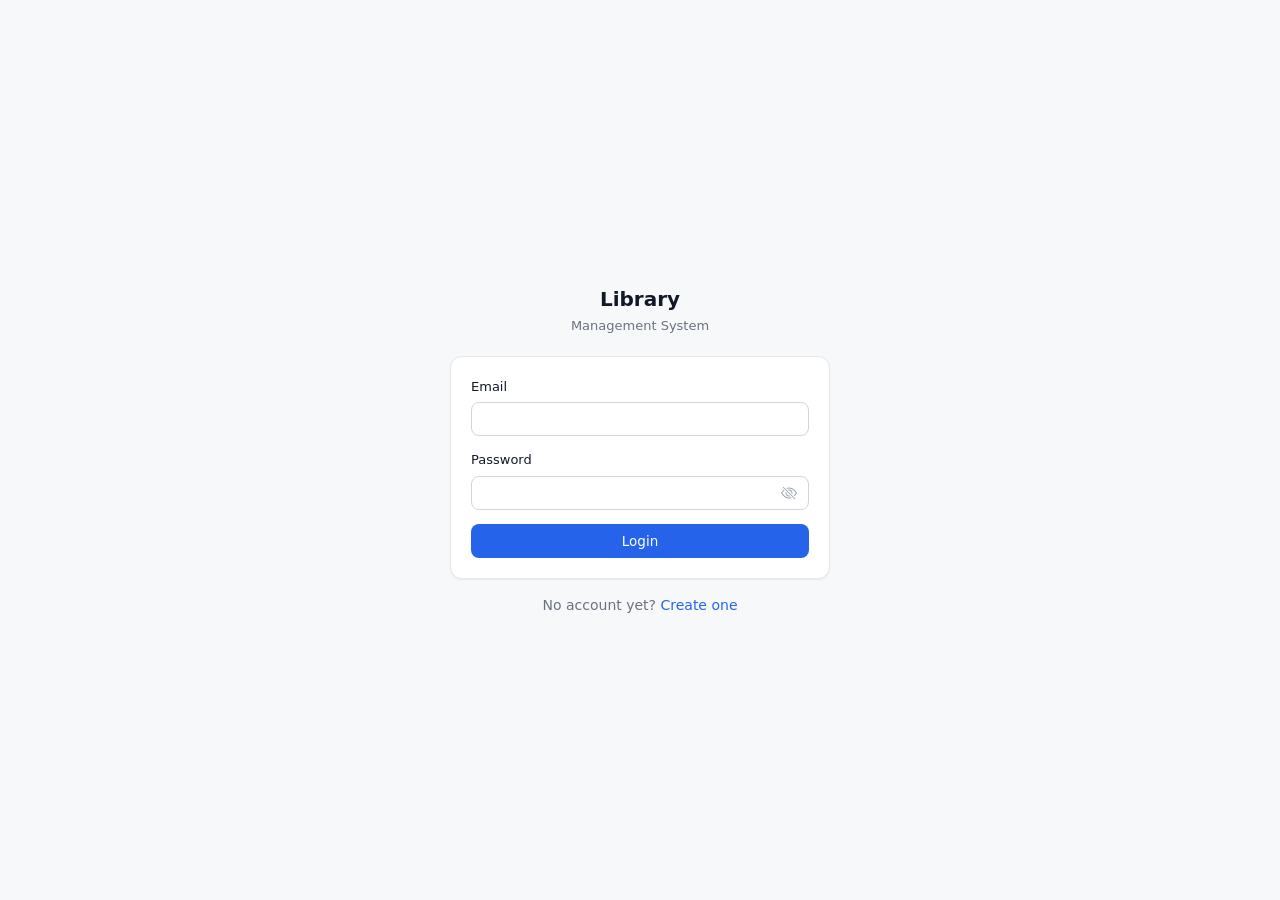
==== frontend/index.html @ 5476039d "feat: added initial frontend draft" ====
<!DOCTYPE html>
<html lang="en">
<head>
  <meta charset="UTF-8">
  <meta name="viewport" content="width=device-width, initial-scale=1.0">
  <title>Login — Library</title>
  <link rel="stylesheet" href="assets/css/base.css">
  <link rel="stylesheet" href="assets/css/layout.css">
  <link rel="stylesheet" href="assets/css/components.css">
  <link rel="stylesheet" href="assets/css/pages.css">
  <link rel="icon" href="data:,">
  <script src="assets/js/config.js"></script>
  <script src="assets/js/core/session.js"></script>
  <script src="assets/js/core/guard.js" data-auth="guest"></script>
</head>
<body data-layout="auth">
  <div class="auth-wrap">
    <div class="auth-card">
      <div class="auth-card__brand">
        <div class="auth-card__brand-name">Library</div>
        <div class="auth-card__brand-sub">Management System</div>
      </div>
      <div class="card">
        <div class="card__body">
          <div id="alert" class="alert" hidden></div>
          <form id="login-form" novalidate>
            <div class="field">
              <label class="field__label" for="email">Email</label>
              <input class="input" type="email" id="email" autocomplete="email" required>
            </div>
            <div class="field">
              <label class="field__label" for="password">Password</label>
              <div class="input-group">
                <input class="input" type="password" id="password" autocomplete="current-password" required>
                <button type="button" class="input-action" id="toggle-password" aria-label="Show password" aria-pressed="false">
                  <svg xmlns="http://www.w3.org/2000/svg" width="16" height="16" fill="currentColor" viewBox="0 0 16 16" aria-hidden="true" hidden>
                    <path d="M16 8s-3-5.5-8-5.5S0 8 0 8s3 5.5 8 5.5S16 8 16 8M1.173 8a13 13 0 0 1 1.66-2.043C4.12 4.668 5.88 3.5 8 3.5s3.879 1.168 5.168 2.457A13 13 0 0 1 14.828 8q-.086.13-.195.288c-.335.48-.83 1.12-1.465 1.755C11.879 11.332 10.119 12.5 8 12.5s-3.879-1.168-5.168-2.457A13 13 0 0 1 1.172 8z"/>
                    <path d="M8 5.5a2.5 2.5 0 1 0 0 5 2.5 2.5 0 0 0 0-5M4.5 8a3.5 3.5 0 1 1 7 0 3.5 3.5 0 0 1-7 0"/>
                  </svg>
                  <svg xmlns="http://www.w3.org/2000/svg" width="16" height="16" fill="currentColor" viewBox="0 0 16 16" aria-hidden="true">
                    <path d="M13.359 11.238C15.06 9.72 16 8 16 8s-3-5.5-8-5.5a7 7 0 0 0-2.79.588l.77.771A6 6 0 0 1 8 3.5c2.12 0 3.879 1.168 5.168 2.457A13 13 0 0 1 14.828 8q-.086.13-.195.288c-.335.48-.83 1.12-1.465 1.755q-.247.248-.517.486z"/>
                    <path d="M11.297 9.176a3.5 3.5 0 0 0-4.474-4.474l.823.823a2.5 2.5 0 0 1 2.829 2.829zm-2.943 1.299.822.822a3.5 3.5 0 0 1-4.474-4.474l.823.823a2.5 2.5 0 0 0 2.829 2.829"/>
                    <path d="M3.35 5.47q-.27.24-.518.487A13 13 0 0 0 1.172 8l.195.288c.335.48.83 1.12 1.465 1.755C4.121 11.332 5.881 12.5 8 12.5c.716 0 1.39-.133 2.02-.36l.77.772A7 7 0 0 1 8 13.5C3 13.5 0 8 0 8s.939-1.721 2.641-3.238l.708.709zm10.296 8.884-12-12 .708-.708 12 12z"/>
                  </svg>
                </button>
              </div>
            </div>
            <button class="btn btn--primary btn--block" type="submit" id="submit-btn">Login</button>
          </form>
        </div>
      </div>
      <p class="auth-alt">No account yet? <a href="signup.html">Create one</a></p>
    </div>
  </div>
  <script type="module" src="assets/js/pages/login.js"></script>
</body>
</html>
---- frontend/assets/css/base.css ----
:root {
  --bg: #f7f8fa;
  --surface: #ffffff;
  --border: #e5e7eb;
  --border-strong: #d1d5db;
  --text: #111827;
  --text-muted: #6b7280;
  --text-faint: #9ca3af;
  --accent: #2563eb;
  --accent-hover: #1d4ed8;
  --accent-soft: #eff6ff;
  --danger: #dc2626;
  --danger-soft: #fef2f2;
  --success: #16a34a;
  --success-soft: #f0fdf4;
  --warning: #b45309;
  --warning-soft: #fffbeb;
  --radius: 8px;
  --radius-lg: 12px;
  --shadow: 0 1px 2px rgba(17, 24, 39, 0.06);
  --font: system-ui, -apple-system, "Segoe UI", Roboto, "Helvetica Neue", Arial, sans-serif;
  --mono: ui-monospace, SFMono-Regular, Menlo, Consolas, monospace;
}

* {
  box-sizing: border-box;
}

html,
body {
  margin: 0;
  padding: 0;
}

body {
  font-family: var(--font);
  font-size: 14px;
  line-height: 1.5;
  color: var(--text);
  background: var(--bg);
  -webkit-font-smoothing: antialiased;
}

h1,
h2,
h3 {
  margin: 0;
  font-weight: 600;
  line-height: 1.25;
}

h1 {
  font-size: 22px;
}

h2 {
  font-size: 17px;
}

h3 {
  font-size: 15px;
}

p {
  margin: 0;
}

a {
  color: var(--accent);
  text-decoration: none;
}

a:hover {
  text-decoration: underline;
}

:focus-visible {
  outline: 2px solid var(--accent);
  outline-offset: 2px;
}

.muted {
  color: var(--text-muted);
}

.faint {
  color: var(--text-faint);
}

.mono {
  font-family: var(--mono);
  font-size: 12.5px;
}
---- frontend/assets/css/layout.css ----
.shell {
  display: flex;
  min-height: 100vh;
}

.sidebar {
  width: 220px;
  flex-shrink: 0;
  background: var(--surface);
  border-right: 1px solid var(--border);
  display: flex;
  flex-direction: column;
  position: sticky;
  top: 0;
  height: 100vh;
}

.sidebar__brand {
  display: flex;
  align-items: center;
  gap: 10px;
  padding: 18px 20px;
  border-bottom: 1px solid var(--border);
}

.sidebar__brand-name {
  font-size: 15px;
  font-weight: 700;
  letter-spacing: -0.01em;
}

.sidebar__brand-sub {
  font-size: 11px;
  color: var(--text-muted);
}

.sidebar__nav {
  flex: 1;
  padding: 12px 10px;
  overflow-y: auto;
}

.sidebar__section {
  font-size: 10.5px;
  font-weight: 600;
  text-transform: uppercase;
  letter-spacing: 0.06em;
  color: var(--text-faint);
  padding: 12px 10px 6px;
}

.sidebar__link {
  display: flex;
  align-items: center;
  gap: 10px;
  padding: 8px 10px;
  margin: 1px 0;
  border-radius: var(--radius);
  color: var(--text-muted);
  font-weight: 500;
}

.sidebar__link:hover {
  background: var(--bg);
  color: var(--text);
  text-decoration: none;
}

.sidebar__link.active {
  background: var(--accent-soft);
  color: var(--accent);
}

.sidebar__footer {
  padding: 12px 10px;
  border-top: 1px solid var(--border);
}

.main {
  flex: 1;
  min-width: 0;
  display: flex;
  flex-direction: column;
}

.topbar {
  height: 56px;
  flex-shrink: 0;
  background: var(--surface);
  border-bottom: 1px solid var(--border);
  display: flex;
  align-items: center;
  justify-content: space-between;
  padding: 0 24px;
  position: sticky;
  top: 0;
  z-index: 10;
}

.topbar__title {
  font-size: 15px;
  font-weight: 600;
}

.topbar__user {
  display: flex;
  align-items: center;
  gap: 10px;
}

.topbar__email {
  color: var(--text-muted);
}

.content {
  padding: 24px;
  max-width: 1100px;
  width: 100%;
}

.auth-wrap {
  min-height: 100vh;
  display: flex;
  align-items: center;
  justify-content: center;
  padding: 24px;
}

.auth-card {
  width: 100%;
  max-width: 380px;
}

.auth-card__brand {
  text-align: center;
  margin-bottom: 20px;
}

.auth-card__brand-name {
  font-size: 20px;
  font-weight: 700;
}

.auth-card__brand-sub {
  color: var(--text-muted);
  font-size: 13px;
  margin-top: 2px;
}

.auth-alt {
  text-align: center;
  margin-top: 16px;
  color: var(--text-muted);
}

@media (max-width: 760px) {
  .shell {
    flex-direction: column;
  }

  .sidebar {
    width: 100%;
    height: auto;
    position: static;
    flex-direction: row;
    align-items: center;
    border-right: 0;
    border-bottom: 1px solid var(--border);
  }

  .sidebar__brand {
    border-bottom: 0;
    padding: 12px 16px;
  }

  .sidebar__nav {
    display: flex;
    padding: 6px;
    overflow-x: auto;
  }

  .sidebar__section {
    display: none;
  }

  .sidebar__link {
    white-space: nowrap;
  }

  .sidebar__footer {
    border-top: 0;
    padding: 6px;
  }
}
---- frontend/assets/css/components.css ----
.card {
  background: var(--surface);
  border: 1px solid var(--border);
  border-radius: var(--radius-lg);
  box-shadow: var(--shadow);
}

.card__body {
  padding: 20px;
}

.card__header {
  padding: 16px 20px;
  border-bottom: 1px solid var(--border);
  display: flex;
  align-items: center;
  justify-content: space-between;
  gap: 12px;
}

.card__header + .card__body {
  padding-top: 16px;
}

.btn {
  display: inline-flex;
  align-items: center;
  justify-content: center;
  gap: 6px;
  padding: 8px 14px;
  border-radius: var(--radius);
  border: 1px solid transparent;
  font-family: inherit;
  font-size: 13.5px;
  font-weight: 500;
  cursor: pointer;
  white-space: nowrap;
}

.btn:disabled {
  opacity: 0.55;
  cursor: not-allowed;
}

.btn--primary {
  background: var(--accent);
  color: #ffffff;
}

.btn--primary:hover:not(:disabled) {
  background: var(--accent-hover);
}

.btn--secondary {
  background: var(--surface);
  border-color: var(--border-strong);
  color: var(--text);
}

.btn--secondary:hover:not(:disabled) {
  background: var(--bg);
}

.btn--danger {
  background: var(--danger);
  color: #ffffff;
}

.btn--danger:hover:not(:disabled) {
  background: #b91c1c;
}

.btn--block {
  width: 100%;
}

.field {
  display: flex;
  flex-direction: column;
  gap: 6px;
  margin-bottom: 14px;
}

.field__label {
  font-size: 13px;
  font-weight: 500;
}

.field__hint {
  font-size: 12px;
  color: var(--text-faint);
}

.input-group {
  position: relative;
}

.input-group .input {
  padding-right: 38px;
}

.input-action {
  position: absolute;
  top: 50%;
  right: 6px;
  transform: translateY(-50%);
  display: inline-flex;
  align-items: center;
  justify-content: center;
  width: 28px;
  height: 28px;
  padding: 0;
  border: 0;
  border-radius: var(--radius);
  background: transparent;
  color: var(--text-faint);
  cursor: pointer;
}

.input-action:hover {
  color: var(--text-muted);
}

.input-action:focus-visible {
  outline: 2px solid var(--accent);
  outline-offset: 0;
}

.input-action svg {
  display: block;
}

.input-action svg[hidden] {
  display: none;
}

.input,
.select,
.textarea {
  width: 100%;
  padding: 8px 10px;
  border: 1px solid var(--border-strong);
  border-radius: var(--radius);
  background: var(--surface);
  color: var(--text);
  font-family: inherit;
  font-size: 13.5px;
}

.input::placeholder {
  color: var(--text-faint);
}

.input:focus,
.select:focus,
.textarea:focus {
  outline: none;
  border-color: var(--accent);
  box-shadow: 0 0 0 3px rgba(37, 99, 235, 0.12);
}

.alert {
  display: flex;
  gap: 8px;
  padding: 10px 12px;
  border-radius: var(--radius);
  font-size: 13px;
  border: 1px solid transparent;
  margin-bottom: 14px;
}

.alert--error {
  background: var(--danger-soft);
  border-color: #fecaca;
  color: var(--danger);
}

.alert--success {
  background: var(--success-soft);
  border-color: #bbf7d0;
  color: var(--success);
}

.alert--info {
  background: var(--accent-soft);
  border-color: #bfdbfe;
  color: var(--accent);
}

.alert--warning {
  background: var(--warning-soft);
  border-color: #fde68a;
  color: var(--warning);
}

.alert[hidden] {
  display: none;
}

.badge {
  display: inline-flex;
  align-items: center;
  padding: 2px 8px;
  border-radius: 999px;
  font-size: 11.5px;
  font-weight: 600;
  border: 1px solid transparent;
}

.badge--gray {
  background: var(--bg);
  border-color: var(--border);
  color: var(--text-muted);
}

.badge--blue {
  background: var(--accent-soft);
  border-color: #bfdbfe;
  color: var(--accent);
}

.badge--green {
  background: var(--success-soft);
  border-color: #bbf7d0;
  color: var(--success);
}

.badge--red {
  background: var(--danger-soft);
  border-color: #fecaca;
  color: var(--danger);
}

.badge--amber {
  background: var(--warning-soft);
  border-color: #fde68a;
  color: var(--warning);
}

.table {
  width: 100%;
  border-collapse: collapse;
  font-size: 13.5px;
}

.table th {
  text-align: left;
  font-weight: 600;
  color: var(--text-muted);
  font-size: 12px;
  text-transform: uppercase;
  letter-spacing: 0.04em;
  padding: 10px 12px;
  border-bottom: 1px solid var(--border);
  white-space: nowrap;
}

.table td {
  padding: 10px 12px;
  border-bottom: 1px solid var(--border);
  vertical-align: middle;
}

.table tbody tr:last-child td {
  border-bottom: 0;
}

.table tbody tr:hover {
  background: var(--bg);
}

.empty-state {
  text-align: center;
  padding: 48px 20px;
}

.empty-state__title {
  font-weight: 600;
  margin-bottom: 4px;
}

.empty-state__text {
  color: var(--text-muted);
  font-size: 13.5px;
}

.banner {
  display: flex;
  gap: 8px;
  align-items: flex-start;
  padding: 10px 14px;
  border: 1px solid #bfdbfe;
  background: var(--accent-soft);
  border-radius: var(--radius);
  color: var(--accent);
  font-size: 13px;
  margin-bottom: 20px;
}

.page-head {
  display: flex;
  align-items: center;
  justify-content: space-between;
  gap: 12px;
  margin-bottom: 20px;
}

.page-head__sub {
  color: var(--text-muted);
  font-size: 13px;
  margin-top: 2px;
}
---- frontend/assets/css/pages.css ----
.stub-grid {
  display: grid;
  grid-template-columns: repeat(auto-fill, minmax(220px, 1fr));
  gap: 16px;
}

.stub-tile {
  padding: 18px;
}

.stub-tile__title {
  font-weight: 600;
  margin-bottom: 4px;
}

.stub-tile__text {
  color: var(--text-muted);
  font-size: 13px;
}
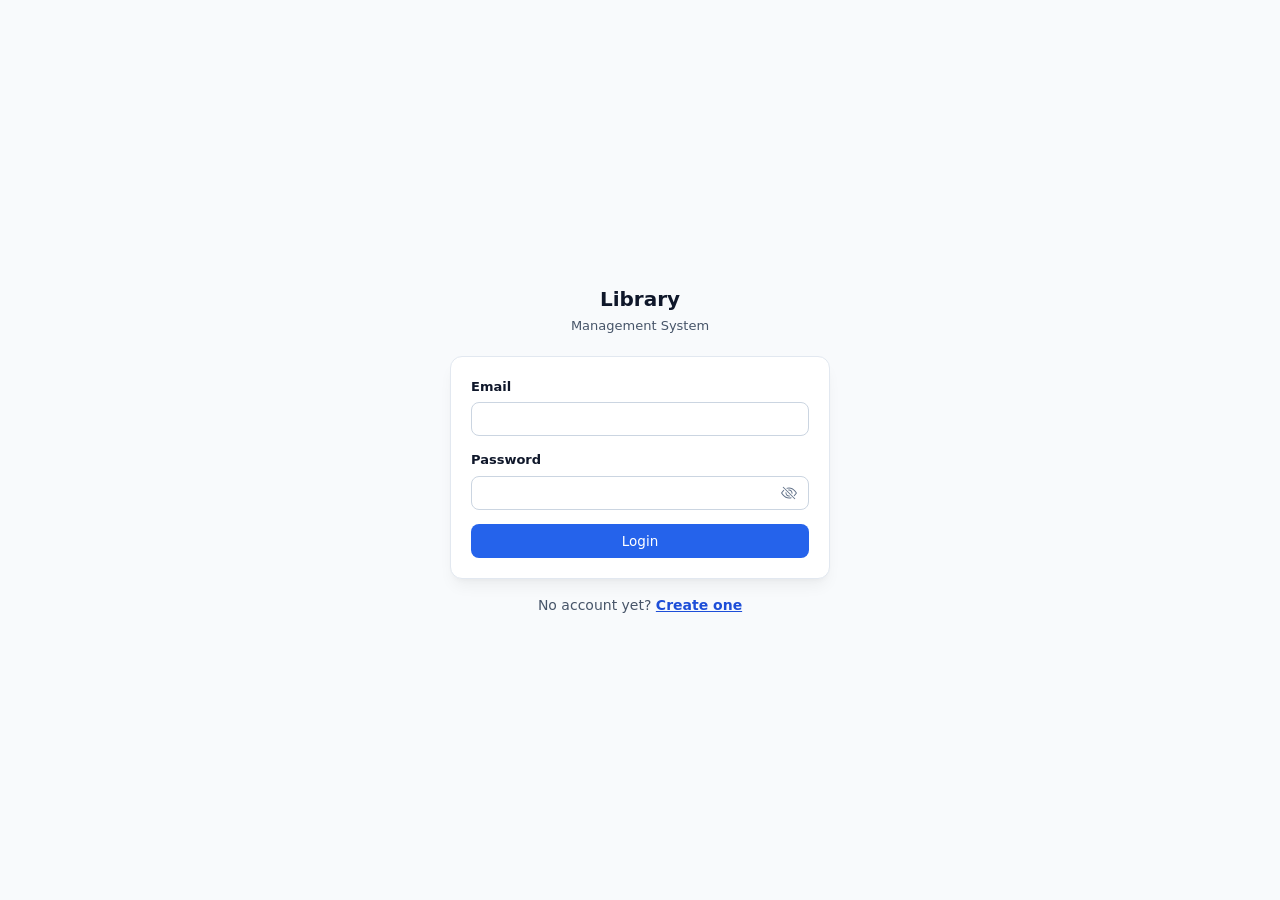
==== commit 661a34f5: "feat: added book catalog ui" ====
--- a/frontend/index.html
+++ b/frontend/index.html
@@ -3,7 +3,7 @@
 <head>
   <meta charset="UTF-8">
   <meta name="viewport" content="width=device-width, initial-scale=1.0">
-  <title>Login — Library</title>
+  <title>Login – Library</title>
   <link rel="stylesheet" href="assets/css/base.css">
   <link rel="stylesheet" href="assets/css/layout.css">
   <link rel="stylesheet" href="assets/css/components.css">
--- a/frontend/assets/css/base.css
+++ b/frontend/assets/css/base.css
@@ -1,11 +1,11 @@
 :root {
-  --bg: #f7f8fa;
+  --bg: #f8fafc;
   --surface: #ffffff;
-  --border: #e5e7eb;
-  --border-strong: #d1d5db;
-  --text: #111827;
-  --text-muted: #6b7280;
-  --text-faint: #9ca3af;
+  --border: #e2e8f0;
+  --border-strong: #cbd5e1;
+  --text: #0f172a;
+  --text-muted: #475569;
+  --text-faint: #64748b;
   --accent: #2563eb;
   --accent-hover: #1d4ed8;
   --accent-soft: #eff6ff;
@@ -17,7 +17,8 @@
   --warning-soft: #fffbeb;
   --radius: 8px;
   --radius-lg: 12px;
-  --shadow: 0 1px 2px rgba(17, 24, 39, 0.06);
+  --shadow: 0 1px 2px rgba(15, 23, 42, 0.06);
+  --shadow-lg: 0 10px 15px -3px rgba(0, 0, 0, 0.05), 0 4px 6px -4px rgba(0, 0, 0, 0.05);
   --font: system-ui, -apple-system, "Segoe UI", Roboto, "Helvetica Neue", Arial, sans-serif;
   --mono: ui-monospace, SFMono-Regular, Menlo, Consolas, monospace;
 }
@@ -66,7 +67,7 @@
 }
 
 a {
-  color: var(--accent);
+  color: var(--accent-hover);
   text-decoration: none;
 }
 
--- a/frontend/assets/css/layout.css
+++ b/frontend/assets/css/layout.css
@@ -76,6 +76,19 @@
   border-top: 1px solid var(--border);
 }
 
+.logout-btn {
+  color: #334155;
+  background-color: var(--surface);
+  border-color: var(--border);
+  transition: all 0.2s ease-in-out;
+}
+
+.logout-btn:hover:not(:disabled) {
+  color: #991b1b;
+  background-color: var(--danger-soft);
+  border-color: #fca5a5;
+}
+
 .main {
   flex: 1;
   min-width: 0;
@@ -86,11 +99,12 @@
 .topbar {
   height: 56px;
   flex-shrink: 0;
+  min-width: 0;
   background: var(--surface);
   border-bottom: 1px solid var(--border);
   display: flex;
   align-items: center;
-  justify-content: space-between;
+  gap: 12px;
   padding: 0 24px;
   position: sticky;
   top: 0;
@@ -100,12 +114,18 @@
 .topbar__title {
   font-size: 15px;
   font-weight: 600;
+  flex: 1;
+  min-width: 0;
+  white-space: nowrap;
+  overflow: hidden;
+  text-overflow: ellipsis;
 }
 
 .topbar__user {
   display: flex;
   align-items: center;
   gap: 10px;
+  flex-shrink: 0;
 }
 
 .topbar__email {
@@ -118,6 +138,45 @@
   width: 100%;
 }
 
+.table-wrap {
+  overflow-x: auto;
+}
+
+.no-scroll {
+  overflow: hidden;
+}
+
+.nav-toggle {
+  display: none;
+  align-items: center;
+  justify-content: center;
+  width: 34px;
+  height: 34px;
+  padding: 0;
+  border: 1px solid var(--border-strong);
+  border-radius: var(--radius);
+  background: var(--surface);
+  color: var(--text-muted);
+  cursor: pointer;
+  flex-shrink: 0;
+}
+
+.nav-toggle:hover {
+  color: var(--text);
+}
+
+.nav-toggle svg {
+  display: block;
+}
+
+.nav-toggle svg[hidden] {
+  display: none;
+}
+
+.scrim {
+  display: none;
+}
+
 .auth-wrap {
   min-height: 100vh;
   display: flex;
@@ -154,41 +213,71 @@
 }
 
 @media (max-width: 760px) {
-  .shell {
-    flex-direction: column;
+  .topbar {
+    padding: 0 16px;
+  }
+
+  .topbar__email {
+    min-width: 0;
+    overflow: hidden;
+    text-overflow: ellipsis;
+    white-space: nowrap;
+    max-width: 45vw;
+  }
+
+  @media (max-width: 480px) {
+    .topbar__email {
+      display: none;
+    }
+  }
+
+  .content {
+    padding: 16px;
+  }
+
+  .nav-toggle {
+    display: inline-flex;
   }
 
   .sidebar {
-    width: 100%;
-    height: auto;
-    position: static;
-    flex-direction: row;
-    align-items: center;
-    border-right: 0;
-    border-bottom: 1px solid var(--border);
-  }
-
-  .sidebar__brand {
-    border-bottom: 0;
-    padding: 12px 16px;
-  }
-
-  .sidebar__nav {
-    display: flex;
-    padding: 6px;
-    overflow-x: auto;
-  }
-
-  .sidebar__section {
-    display: none;
-  }
-
-  .sidebar__link {
-    white-space: nowrap;
-  }
-
-  .sidebar__footer {
-    border-top: 0;
-    padding: 6px;
-  }
-}
+    position: fixed;
+    inset: 0 auto 0 0;
+    width: 240px;
+    height: 100vh;
+    z-index: 40;
+    visibility: hidden;
+    transform: translateX(-100%);
+    transition: transform 0.2s ease, visibility 0s linear 0.2s;
+  }
+
+  .sidebar.open {
+    visibility: visible;
+    transform: translateX(0);
+    transition: transform 0.2s ease, visibility 0s;
+  }
+
+  .scrim {
+    display: block;
+    position: fixed;
+    inset: 0;
+    z-index: 30;
+    background: rgba(15, 23, 42, 0.4);
+    visibility: hidden;
+    opacity: 0;
+    transition: opacity 0.2s ease, visibility 0s linear 0.2s;
+  }
+
+  .scrim.visible {
+    visibility: visible;
+    opacity: 1;
+    transition: opacity 0.2s ease, visibility 0s;
+  }
+}
+
+@media (prefers-reduced-motion: reduce) {
+  .sidebar,
+  .scrim,
+  .logout-btn {
+    transition: none;
+  }
+}
--- a/frontend/assets/css/components.css
+++ b/frontend/assets/css/components.css
@@ -2,7 +2,7 @@
   background: var(--surface);
   border: 1px solid var(--border);
   border-radius: var(--radius-lg);
-  box-shadow: var(--shadow);
+  box-shadow: var(--shadow-lg);
 }
 
 .card__body {
@@ -83,7 +83,7 @@
 
 .field__label {
   font-size: 13px;
-  font-weight: 500;
+  font-weight: 600;
 }
 
 .field__hint {
@@ -139,7 +139,7 @@
 .textarea {
   width: 100%;
   padding: 8px 10px;
-  border: 1px solid var(--border-strong);
+  border: 1.5px solid var(--border-strong);
   border-radius: var(--radius);
   background: var(--surface);
   color: var(--text);
@@ -156,7 +156,7 @@
 .textarea:focus {
   outline: none;
   border-color: var(--accent);
-  box-shadow: 0 0 0 3px rgba(37, 99, 235, 0.12);
+  box-shadow: 0 0 0 3px rgba(37, 99, 235, 0.15);
 }
 
 .alert {
@@ -235,6 +235,18 @@
   background: var(--warning-soft);
   border-color: #fde68a;
   color: var(--warning);
+}
+
+.badge-available {
+  color: #166534;
+  background-color: #dcfce7;
+  border: 1px solid #86efac;
+}
+
+.badge-unavailable {
+  color: #991b1b;
+  background-color: #fee2e2;
+  border: 1px solid #fca5a5;
 }
 
 .table {
@@ -310,3 +322,115 @@
   font-size: 13px;
   margin-top: 2px;
 }
+
+.auth-alt a {
+  text-decoration: underline;
+  font-weight: 600;
+}
+
+.toolbar {
+  display: flex;
+  align-items: center;
+  gap: 10px;
+  margin-bottom: 16px;
+  flex-wrap: wrap;
+}
+
+.toolbar .select {
+  width: auto;
+}
+
+.toolbar .input {
+  flex: 1;
+  min-width: 180px;
+}
+
+.pagination {
+  display: flex;
+  align-items: center;
+  justify-content: space-between;
+  gap: 12px;
+  padding: 12px 16px;
+  border-top: 1px solid var(--border);
+}
+
+.pagination__info {
+  color: var(--text-muted);
+  font-size: 13px;
+}
+
+.pagination__controls {
+  display: flex;
+  gap: 8px;
+}
+
+.pagination__controls .btn[aria-disabled="true"] {
+  opacity: 0.5;
+  cursor: not-allowed;
+}
+
+.pagination__controls .btn[aria-disabled="true"]:hover {
+  background: var(--surface);
+}
+
+.dl {
+  display: grid;
+  grid-template-columns: 160px 1fr;
+  gap: 10px 20px;
+}
+
+.dl dt {
+  color: var(--text-muted);
+  font-size: 13px;
+}
+
+.dl dd {
+  margin: 0;
+}
+
+.modal-scrim {
+  position: fixed;
+  inset: 0;
+  z-index: 50;
+  background: rgba(15, 23, 42, 0.4);
+  display: grid;
+  place-items: center;
+  padding: 16px;
+}
+
+.modal-scrim[hidden] {
+  display: none;
+}
+
+.modal {
+  background: var(--surface);
+  border: 1px solid var(--border);
+  border-radius: var(--radius-lg);
+  box-shadow: var(--shadow-lg);
+  width: min(400px, 90vw);
+}
+
+.modal__header {
+  padding: 16px 20px;
+  border-bottom: 1px solid var(--border);
+}
+
+.modal__body {
+  padding: 16px 20px;
+}
+
+.modal__body p {
+  margin-bottom: 6px;
+}
+
+.modal__body p:last-child {
+  margin-bottom: 0;
+}
+
+.modal__actions {
+  padding: 12px 20px;
+  border-top: 1px solid var(--border);
+  display: flex;
+  justify-content: flex-end;
+  gap: 8px;
+}
